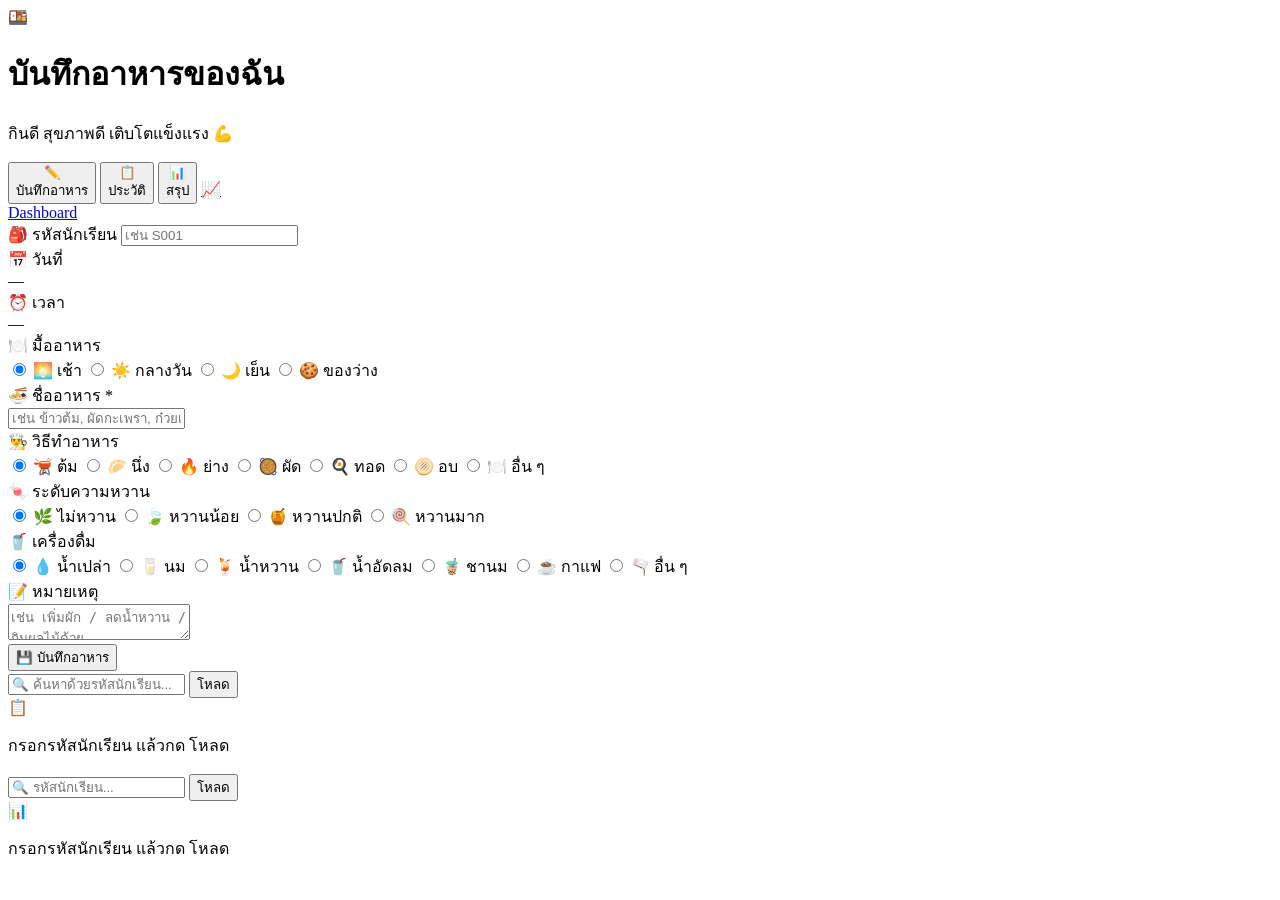
==== index.html @ bb6e7ab0 "Add files via upload" ====
<!DOCTYPE html>
<html lang="th">
  <head>
    <meta charset="UTF-8" />
    <meta name="viewport" content="width=device-width, initial-scale=1.0" />
    <title>บันทึกอาหาร | Student Healthy Food Tracker</title>
    <link
      href="https://fonts.googleapis.com/css2?family=Sarabun:wght@400;500;600;700&family=Noto+Sans+Thai:wght@400;500;700&display=swap"
      rel="stylesheet"
    />
    <link rel="stylesheet" href="css/style.css" />
  </head>

  <body>
    <div class="header">
      <span class="header-emoji">🍱</span>
      <h1>บันทึกอาหารของฉัน</h1>
      <p>กินดี สุขภาพดี เติบโตแข็งแรง 💪</p>
    </div>

    <div class="nav">
      <button class="active" onclick="showPage('log')">
        ✏️<br />
        บันทึกอาหาร
      </button>
      <button onclick="showPage('history')">
        📋<br />
        ประวัติ
      </button>
      <button onclick="showPage('summary')">
        📊<br />
        สรุป
      </button>
      <a href="dashboard.html">
        📈<br />
        Dashboard
      </a>
    </div>

    <div class="content">
      <div class="page active" id="page-log">
        <div class="id-bar">
          <label>🎒 รหัสนักเรียน</label>
          <input type="text" id="studentId" placeholder="เช่น S001" maxlength="20" />
        </div>

        <div class="dt-row">
          <div class="dt-box">
            <div class="dt-lbl">📅 วันที่</div>
            <div class="dt-val" id="displayDate">—</div>
          </div>
          <div class="dt-box">
            <div class="dt-lbl">⏰ เวลา</div>
            <div class="dt-val" id="displayTime">—</div>
          </div>
        </div>

        <div class="form-group">
          <div class="form-label">🍽️ มื้ออาหาร</div>
          <div class="chip-group">
            <label class="chip-label meal-chip">
              <input type="radio" name="mealType" value="เช้า" checked />
              <span class="chip">🌅 เช้า</span>
            </label>
            <label class="chip-label meal-chip">
              <input type="radio" name="mealType" value="กลางวัน" />
              <span class="chip">☀️ กลางวัน</span>
            </label>
            <label class="chip-label meal-chip">
              <input type="radio" name="mealType" value="เย็น" />
              <span class="chip">🌙 เย็น</span>
            </label>
            <label class="chip-label meal-chip">
              <input type="radio" name="mealType" value="ของว่าง" />
              <span class="chip">🍪 ของว่าง</span>
            </label>
          </div>
        </div>

        <div class="form-group">
          <div class="form-label">🍜 ชื่ออาหาร <span class="required-mark">*</span></div>
          <input
            type="text"
            class="text-input"
            id="foodName"
            placeholder="เช่น ข้าวต้ม, ผัดกะเพรา, ก๋วยเตี๋ยว..."
          />
        </div>

        <div class="form-group">
          <div class="form-label">👨‍🍳 วิธีทำอาหาร</div>
          <div class="chip-group">
            <label class="chip-label">
              <input type="radio" name="cookingType" value="ต้ม" checked />
              <span class="chip">🫕 ต้ม</span>
            </label>
            <label class="chip-label">
              <input type="radio" name="cookingType" value="นึ่ง" />
              <span class="chip">🥟 นึ่ง</span>
            </label>
            <label class="chip-label">
              <input type="radio" name="cookingType" value="ย่าง" />
              <span class="chip">🔥 ย่าง</span>
            </label>
            <label class="chip-label">
              <input type="radio" name="cookingType" value="ผัด" />
              <span class="chip">🥘 ผัด</span>
            </label>
            <label class="chip-label">
              <input type="radio" name="cookingType" value="ทอด" />
              <span class="chip">🍳 ทอด</span>
            </label>
            <label class="chip-label">
              <input type="radio" name="cookingType" value="อบ" />
              <span class="chip">🫓 อบ</span>
            </label>
            <label class="chip-label">
              <input type="radio" name="cookingType" value="อื่น ๆ" />
              <span class="chip">🍽️ อื่น ๆ</span>
            </label>
          </div>
        </div>

        <div class="form-group">
          <div class="form-label">🍬 ระดับความหวาน</div>
          <div class="chip-group">
            <label class="chip-label sweet-chip">
              <input type="radio" name="sweetnessLevel" value="ไม่หวาน" checked />
              <span class="chip">🌿 ไม่หวาน</span>
            </label>
            <label class="chip-label sweet-chip">
              <input type="radio" name="sweetnessLevel" value="หวานน้อย" />
              <span class="chip">🍃 หวานน้อย</span>
            </label>
            <label class="chip-label sweet-chip">
              <input type="radio" name="sweetnessLevel" value="หวานปกติ" />
              <span class="chip">🍯 หวานปกติ</span>
            </label>
            <label class="chip-label sweet-chip">
              <input type="radio" name="sweetnessLevel" value="หวานมาก" />
              <span class="chip">🍭 หวานมาก</span>
            </label>
          </div>
        </div>

        <div class="form-group">
          <div class="form-label">🥤 เครื่องดื่ม</div>
          <div class="chip-group">
            <label class="chip-label drink-chip">
              <input type="radio" name="drinkType" value="น้ำเปล่า" checked />
              <span class="chip">💧 น้ำเปล่า</span>
            </label>
            <label class="chip-label drink-chip">
              <input type="radio" name="drinkType" value="นม" />
              <span class="chip">🥛 นม</span>
            </label>
            <label class="chip-label drink-chip">
              <input type="radio" name="drinkType" value="น้ำหวาน" />
              <span class="chip">🍹 น้ำหวาน</span>
            </label>
            <label class="chip-label drink-chip">
              <input type="radio" name="drinkType" value="น้ำอัดลม" />
              <span class="chip">🥤 น้ำอัดลม</span>
            </label>
            <label class="chip-label drink-chip">
              <input type="radio" name="drinkType" value="ชานม" />
              <span class="chip">🧋 ชานม</span>
            </label>
            <label class="chip-label drink-chip">
              <input type="radio" name="drinkType" value="กาแฟ" />
              <span class="chip">☕ กาแฟ</span>
            </label>
            <label class="chip-label drink-chip">
              <input type="radio" name="drinkType" value="อื่น ๆ" />
              <span class="chip">🫗 อื่น ๆ</span>
            </label>
          </div>
        </div>

        <div class="form-group">
          <div class="form-label">📝 หมายเหตุ</div>
          <textarea
            class="text-input"
            id="note"
            placeholder="เช่น เพิ่มผัก / ลดน้ำหวาน / กินผลไม้ด้วย..."
          ></textarea>
        </div>

        <button class="btn-save" onclick="saveFoodLog()">💾 บันทึกอาหาร</button>
      </div>

      <div class="page" id="page-history">
        <div class="filter-row">
          <input type="text" id="filterStudentId" placeholder="🔍 ค้นหาด้วยรหัสนักเรียน..." />
          <button class="btn-load" onclick="loadHistory()">โหลด</button>
        </div>
        <div id="historyList">
          <div class="empty-state">
            <div class="es-emoji">📋</div>
            <p>กรอกรหัสนักเรียน แล้วกด โหลด</p>
          </div>
        </div>
      </div>

      <div class="page" id="page-summary">
        <div class="filter-row">
          <input type="text" id="summaryStudentId" placeholder="🔍 รหัสนักเรียน..." />
          <button class="btn-load" onclick="loadSummary()">โหลด</button>
        </div>
        <div id="summaryContent">
          <div class="empty-state">
            <div class="es-emoji">📊</div>
            <p>กรอกรหัสนักเรียน แล้วกด โหลด</p>
          </div>
        </div>
      </div>
    </div>

    <div class="toast" id="toast"></div>

    <script src="js/google-api.js"></script>
    <script src="js/app.js"></script>
  </body>
</html>
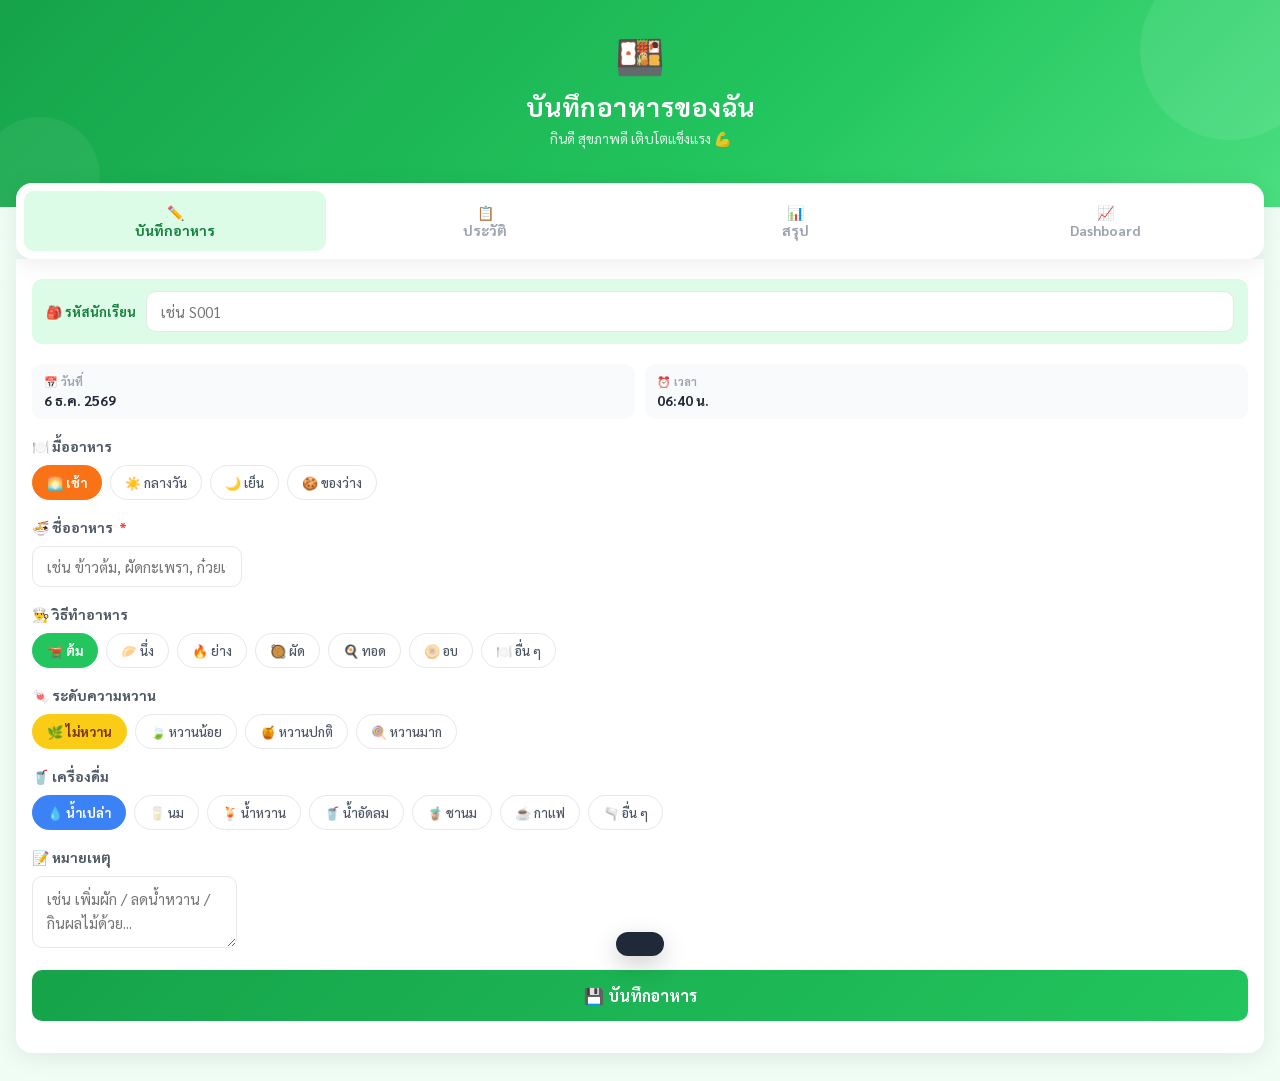
==== commit e94be3b1: "Add files via upload" ====
--- a/index.html
+++ b/index.html
@@ -8,7 +8,7 @@
       href="https://fonts.googleapis.com/css2?family=Sarabun:wght@400;500;600;700&family=Noto+Sans+Thai:wght@400;500;700&display=swap"
       rel="stylesheet"
     />
-    <link rel="stylesheet" href="css/style.css" />
+    <link rel="stylesheet" href="style.css" />
   </head>
 
   <body>
@@ -218,7 +218,7 @@
 
     <div class="toast" id="toast"></div>
 
-    <script src="js/google-api.js"></script>
-    <script src="js/app.js"></script>
+    <script src="google-api.js"></script>
+    <script src="app.js"></script>
   </body>
 </html>
--- a/style.css
+++ b/style.css
@@ -0,0 +1,690 @@
+:root {
+  --green: #22c55e;
+  --green-light: #dcfce7;
+  --green-dark: #15803d;
+  --orange: #f97316;
+  --orange-light: #fff7ed;
+  --blue: #3b82f6;
+  --blue-light: #eff6ff;
+  --yellow: #facc15;
+  --yellow-light: #fefce8;
+  --pink: #ec4899;
+  --pink-light: #fdf2f8;
+  --red: #ef4444;
+  --red-light: #fef2f2;
+  --gray-50: #f9fafb;
+  --gray-100: #f3f4f6;
+  --gray-200: #e5e7eb;
+  --gray-400: #9ca3af;
+  --gray-600: #4b5563;
+  --gray-800: #1f2937;
+  --radius: 16px;
+  --radius-sm: 10px;
+  --shadow: 0 4px 24px rgba(0, 0, 0, 0.08);
+}
+
+* {
+  box-sizing: border-box;
+  margin: 0;
+  padding: 0;
+}
+
+body {
+  min-height: 100vh;
+  background: #f0fdf4;
+  color: var(--gray-800);
+  font-family: 'Sarabun', sans-serif;
+}
+
+.header {
+  position: relative;
+  overflow: hidden;
+  padding: 28px 20px 60px;
+  background: linear-gradient(135deg, #16a34a 0%, #22c55e 60%, #4ade80 100%);
+  text-align: center;
+}
+
+.header::before {
+  content: '';
+  position: absolute;
+  top: -40px;
+  right: -40px;
+  width: 180px;
+  height: 180px;
+  border-radius: 50%;
+  background: rgba(255, 255, 255, 0.08);
+}
+
+.header::after {
+  content: '';
+  position: absolute;
+  bottom: -30px;
+  left: -20px;
+  width: 120px;
+  height: 120px;
+  border-radius: 50%;
+  background: rgba(255, 255, 255, 0.06);
+}
+
+.header h1 {
+  position: relative;
+  z-index: 1;
+  color: #fff;
+  font-size: 26px;
+  font-weight: 700;
+  letter-spacing: 0.5px;
+}
+
+.header p {
+  position: relative;
+  z-index: 1;
+  margin-top: 6px;
+  color: rgba(255, 255, 255, 0.85);
+  font-size: 14px;
+}
+
+.header-emoji {
+  display: block;
+  margin-bottom: 8px;
+  font-size: 40px;
+}
+
+.nav {
+  position: relative;
+  z-index: 2;
+  display: flex;
+  gap: 8px;
+  margin: -24px 16px 0;
+  padding: 8px;
+  border-radius: var(--radius);
+  background: #fff;
+  box-shadow: var(--shadow);
+}
+
+.nav a,
+.nav button {
+  flex: 1;
+  padding: 12px 8px;
+  border: none;
+  border-radius: 10px;
+  background: #fff;
+  color: var(--gray-400);
+  cursor: pointer;
+  font-family: 'Sarabun';
+  font-size: 14px;
+  font-weight: 700;
+  text-align: center;
+  text-decoration: none;
+}
+
+.nav a.active,
+.nav button.active {
+  background: var(--green-light);
+  color: var(--green-dark);
+}
+
+.content,
+.shell {
+  min-height: 400px;
+  margin: 0 16px 28px;
+  padding: 20px 16px 32px;
+  border-radius: 0 0 var(--radius) var(--radius);
+  background: #fff;
+  box-shadow: var(--shadow);
+}
+
+.shell {
+  position: relative;
+  max-width: 980px;
+  margin: -38px auto 28px;
+  border-radius: var(--radius);
+}
+
+.page {
+  display: none;
+}
+
+.page.active {
+  display: block;
+}
+
+.id-bar {
+  display: flex;
+  align-items: center;
+  gap: 10px;
+  margin-bottom: 20px;
+  padding: 12px 14px;
+  border-radius: var(--radius-sm);
+  background: var(--green-light);
+}
+
+.id-bar label {
+  color: var(--green-dark);
+  font-size: 13px;
+  font-weight: 700;
+  white-space: nowrap;
+}
+
+.id-bar input,
+.text-input,
+.filter-row input {
+  flex: 1;
+  padding: 10px 14px;
+  border: 1.5px solid var(--gray-200);
+  border-radius: var(--radius-sm);
+  outline: none;
+  background: #fff;
+  color: var(--gray-800);
+  font-family: 'Sarabun';
+  font-size: 15px;
+}
+
+.id-bar input:focus,
+.text-input:focus,
+.filter-row input:focus {
+  border-color: var(--green);
+  box-shadow: 0 0 0 3px rgba(34, 197, 94, 0.12);
+}
+
+.form-group {
+  margin-bottom: 18px;
+}
+
+.form-label,
+.sec-title {
+  display: flex;
+  align-items: center;
+  gap: 6px;
+  margin-bottom: 10px;
+  color: var(--gray-600);
+  font-size: 14px;
+  font-weight: 700;
+}
+
+.required-mark {
+  color: var(--red);
+}
+
+.chip-group {
+  display: flex;
+  flex-wrap: wrap;
+  gap: 8px;
+}
+
+.summary-chip-row {
+  margin-bottom: 18px;
+}
+
+.chip-label {
+  cursor: pointer;
+}
+
+.chip-label input {
+  display: none;
+}
+
+.chip {
+  display: inline-flex;
+  align-items: center;
+  gap: 5px;
+  padding: 8px 14px;
+  border: 1.5px solid var(--gray-200);
+  border-radius: 99px;
+  background: #fff;
+  color: var(--gray-600);
+  font-size: 13px;
+  font-weight: 500;
+  transition: all 0.15s;
+  user-select: none;
+}
+
+.chip:hover {
+  border-color: var(--green);
+  color: var(--green-dark);
+}
+
+.chip-label input:checked + .chip {
+  border-color: var(--green);
+  background: var(--green);
+  color: #fff;
+  font-weight: 700;
+}
+
+.meal-chip input:checked + .chip {
+  border-color: var(--orange);
+  background: var(--orange);
+}
+
+.drink-chip input:checked + .chip {
+  border-color: var(--blue);
+  background: var(--blue);
+}
+
+.sweet-chip input:checked + .chip {
+  border-color: var(--yellow);
+  background: var(--yellow);
+  color: #78350f;
+}
+
+.dt-row {
+  display: grid;
+  grid-template-columns: 1fr 1fr;
+  gap: 10px;
+  margin-bottom: 18px;
+}
+
+.dt-box {
+  padding: 10px 12px;
+  border-radius: var(--radius-sm);
+  background: var(--gray-50);
+}
+
+.dt-lbl {
+  color: var(--gray-400);
+  font-size: 11px;
+  font-weight: 700;
+  text-transform: uppercase;
+}
+
+.dt-val {
+  margin-top: 2px;
+  color: var(--gray-800);
+  font-size: 14px;
+  font-weight: 700;
+}
+
+textarea.text-input {
+  min-height: 72px;
+  line-height: 1.6;
+  resize: vertical;
+}
+
+.btn-save,
+.btn-load,
+.btn-green,
+.btn-light {
+  display: inline-flex;
+  align-items: center;
+  justify-content: center;
+  gap: 6px;
+  padding: 12px 18px;
+  border: none;
+  border-radius: var(--radius-sm);
+  cursor: pointer;
+  font-family: 'Sarabun';
+  font-size: 14px;
+  font-weight: 700;
+  text-decoration: none;
+}
+
+.btn-save {
+  width: 100%;
+  padding: 15px;
+  background: linear-gradient(135deg, #16a34a, #22c55e);
+  color: #fff;
+  font-size: 16px;
+}
+
+.btn-load,
+.btn-green {
+  background: var(--green);
+  color: #fff;
+}
+
+.btn-load:hover,
+.btn-green:hover {
+  background: var(--green-dark);
+}
+
+.btn-light {
+  background: var(--green-light);
+  color: var(--green-dark);
+}
+
+.filter-row {
+  display: flex;
+  gap: 8px;
+  margin-bottom: 16px;
+}
+
+.toast {
+  position: fixed;
+  bottom: 24px;
+  left: 50%;
+  z-index: 100;
+  padding: 12px 24px;
+  border-radius: 99px;
+  background: #1f2937;
+  box-shadow: 0 8px 24px rgba(0, 0, 0, 0.2);
+  color: #fff;
+  font-size: 14px;
+  font-weight: 500;
+  transform: translateX(-50%) translateY(80px);
+  transition: transform 0.3s;
+  white-space: nowrap;
+}
+
+.toast.show {
+  transform: translateX(-50%) translateY(0);
+}
+
+.record-list {
+  display: flex;
+  flex-direction: column;
+  gap: 10px;
+}
+
+.record-card,
+.record {
+  position: relative;
+  padding: 14px;
+  border: 1.5px solid var(--gray-100);
+  border-radius: var(--radius-sm);
+  background: #fff;
+}
+
+.record-card:hover {
+  border-color: var(--green);
+  background: var(--green-light);
+}
+
+.rc-top,
+.record-top {
+  display: flex;
+  align-items: flex-start;
+  justify-content: space-between;
+  gap: 10px;
+  margin-bottom: 8px;
+}
+
+.rc-food,
+.food {
+  color: var(--gray-800);
+  font-size: 15px;
+  font-weight: 700;
+}
+
+.rc-meal,
+.badge.meal {
+  padding: 3px 10px;
+  border-radius: 99px;
+  background: var(--orange-light);
+  color: var(--orange);
+  font-size: 12px;
+  font-weight: 700;
+}
+
+.rc-meta,
+.meta {
+  display: flex;
+  flex-wrap: wrap;
+  gap: 6px;
+  margin-bottom: 6px;
+}
+
+.rc-badge,
+.badge {
+  padding: 3px 9px;
+  border-radius: 99px;
+  font-size: 11px;
+  font-weight: 600;
+}
+
+.rc-cook {
+  background: var(--gray-100);
+  color: var(--gray-600);
+}
+
+.rc-drink,
+.blue {
+  background: var(--blue-light);
+  color: var(--blue);
+}
+
+.rc-sweet-none,
+.rc-sweet-low,
+.green {
+  background: var(--green-light);
+  color: var(--green-dark);
+}
+
+.rc-sweet-med,
+.yellow {
+  background: var(--yellow-light);
+  color: #854d0e;
+}
+
+.rc-sweet-high,
+.red {
+  background: var(--red-light);
+  color: var(--red);
+}
+
+.rc-dt,
+.date {
+  margin-top: 7px;
+  color: var(--gray-400);
+  font-size: 11px;
+}
+
+.rc-note {
+  margin-top: 6px;
+  padding-top: 6px;
+  border-top: 1px solid var(--gray-100);
+  color: var(--gray-600);
+  font-size: 12px;
+}
+
+.rc-del {
+  position: absolute;
+  top: 10px;
+  right: 10px;
+  padding: 2px 6px;
+  border: none;
+  border-radius: 6px;
+  background: none;
+  color: var(--gray-400);
+  cursor: pointer;
+  font-size: 18px;
+}
+
+.rc-del:hover {
+  background: #fef2f2;
+  color: var(--red);
+}
+
+.empty,
+.empty-state {
+  padding: 40px 20px;
+  color: var(--gray-400);
+  text-align: center;
+}
+
+.empty div,
+.empty-state .es-emoji {
+  margin-bottom: 12px;
+  font-size: 48px;
+}
+
+.stats-grid {
+  display: grid;
+  grid-template-columns: repeat(4, 1fr);
+  gap: 12px;
+  margin-bottom: 16px;
+}
+
+.summary-stats-grid {
+  grid-template-columns: repeat(2, 1fr);
+}
+
+.stat-box {
+  padding: 16px;
+  border: 1px solid var(--gray-100);
+  border-radius: var(--radius-sm);
+  background: var(--gray-50);
+  text-align: center;
+}
+
+.stat-num {
+  color: var(--green-dark);
+  font-size: 28px;
+  font-weight: 700;
+  line-height: 1;
+}
+
+.stat-lbl {
+  margin-top: 6px;
+  color: var(--gray-600);
+  font-size: 12px;
+}
+
+.stat-note {
+  margin-top: 2px;
+  color: var(--gray-400);
+  font-size: 11px;
+}
+
+.grid {
+  display: grid;
+  grid-template-columns: 1.2fr 0.8fr;
+  gap: 14px;
+}
+
+.card {
+  padding: 16px;
+  border: 1px solid var(--gray-100);
+  border-radius: var(--radius-sm);
+  background: #fff;
+}
+
+.bar-list {
+  display: flex;
+  flex-direction: column;
+  gap: 10px;
+}
+
+.bar-row {
+  display: grid;
+  grid-template-columns: 92px 1fr 38px;
+  align-items: center;
+  gap: 8px;
+  font-size: 13px;
+}
+
+.bar-label {
+  overflow: hidden;
+  color: var(--gray-600);
+  text-overflow: ellipsis;
+  white-space: nowrap;
+}
+
+.bar-track {
+  height: 10px;
+  overflow: hidden;
+  border-radius: 99px;
+  background: var(--gray-100);
+}
+
+.bar-fill {
+  height: 100%;
+  border-radius: 99px;
+  background: linear-gradient(90deg, #22c55e, #86efac);
+}
+
+.bar-val {
+  color: var(--gray-600);
+  font-weight: 700;
+  text-align: right;
+}
+
+.health-box {
+  padding: 16px;
+  border: 1px solid var(--green-light);
+  border-radius: var(--radius-sm);
+  background: linear-gradient(135deg, #ecfdf5, #fff);
+  text-align: center;
+}
+
+.score-big {
+  color: var(--green-dark);
+  font-size: 54px;
+  font-weight: 700;
+  line-height: 1;
+}
+
+.stars {
+  margin: 8px 0;
+  font-size: 22px;
+  letter-spacing: 2px;
+}
+
+.advice {
+  color: var(--gray-600);
+  font-size: 13px;
+  line-height: 1.6;
+}
+
+.dashboard-record-list {
+  display: flex;
+  flex-direction: column;
+  gap: 10px;
+  max-height: 360px;
+  overflow: auto;
+}
+
+.footer-note {
+  margin-top: 14px;
+  color: var(--gray-400);
+  font-size: 12px;
+  text-align: center;
+}
+
+.topbar {
+  display: flex;
+  align-items: center;
+  justify-content: space-between;
+  flex-wrap: wrap;
+  gap: 10px;
+  margin-bottom: 16px;
+}
+
+.topbar .filter-row {
+  flex: 1;
+  min-width: 260px;
+  margin-bottom: 0;
+}
+
+@media (max-width: 760px) {
+  .stats-grid {
+    grid-template-columns: repeat(2, 1fr);
+  }
+
+  .grid {
+    grid-template-columns: 1fr;
+  }
+
+  .topbar {
+    align-items: stretch;
+  }
+
+  .topbar .filter-row,
+  .filter-row {
+    min-width: 100%;
+    flex-direction: column;
+  }
+
+  .btn-load,
+  .btn-green,
+  .btn-light {
+    width: 100%;
+  }
+
+  .id-bar {
+    flex-direction: column;
+    align-items: stretch;
+  }
+
+  .dt-row {
+    grid-template-columns: 1fr;
+  }
+}
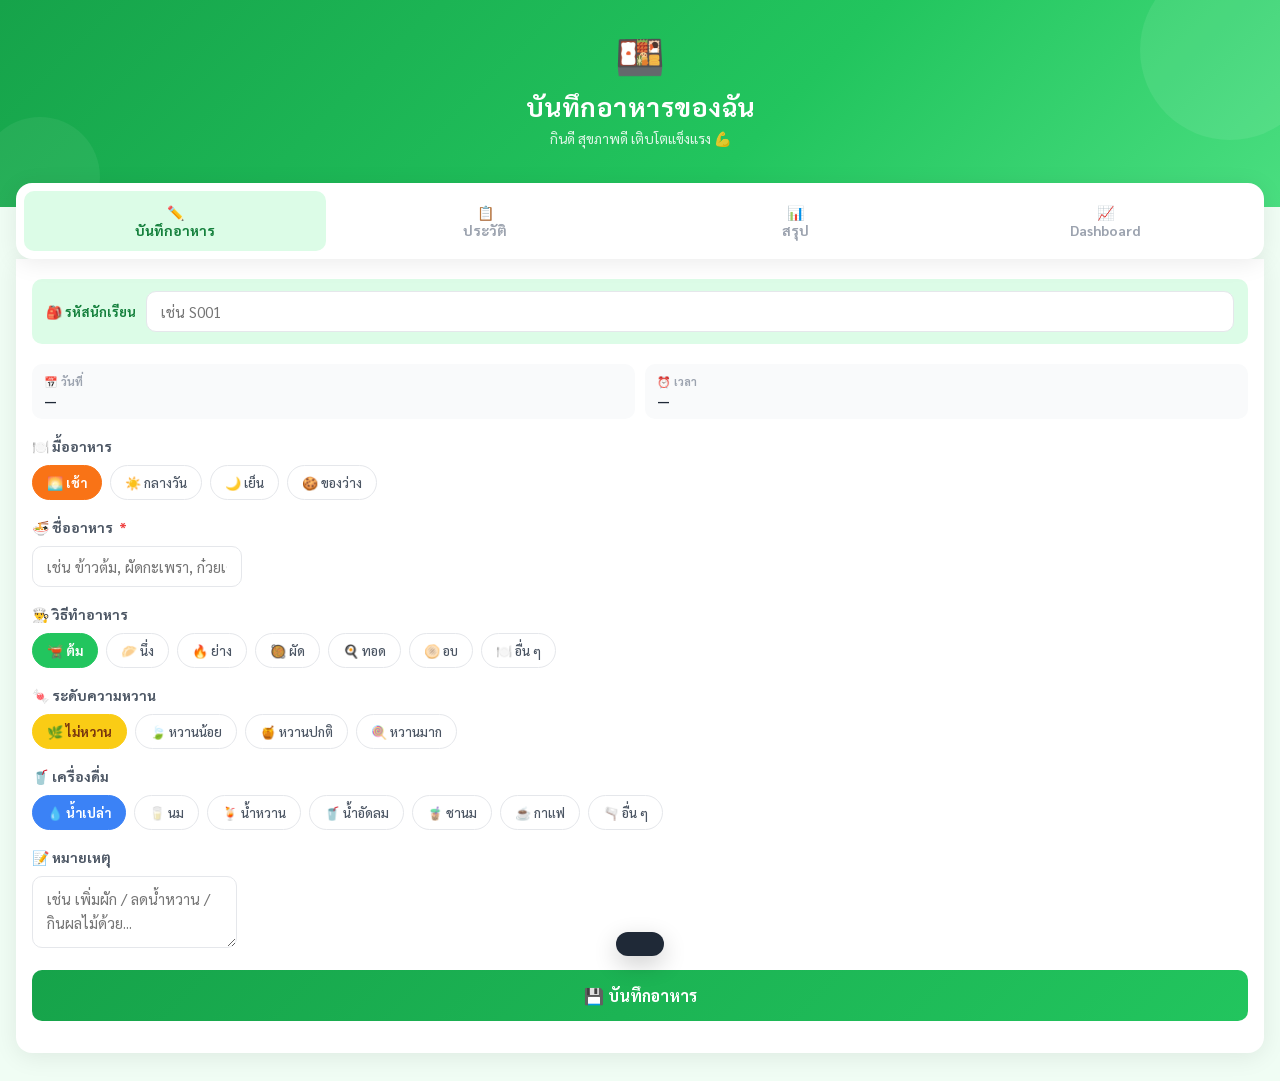
==== commit c4f9260e: "Update index.html" ====
--- a/index.html
+++ b/index.html
@@ -217,8 +217,6 @@
     </div>
 
     <div class="toast" id="toast"></div>
-
-    <script src="google-api.js"></script>
     <script src="app.js"></script>
   </body>
 </html>
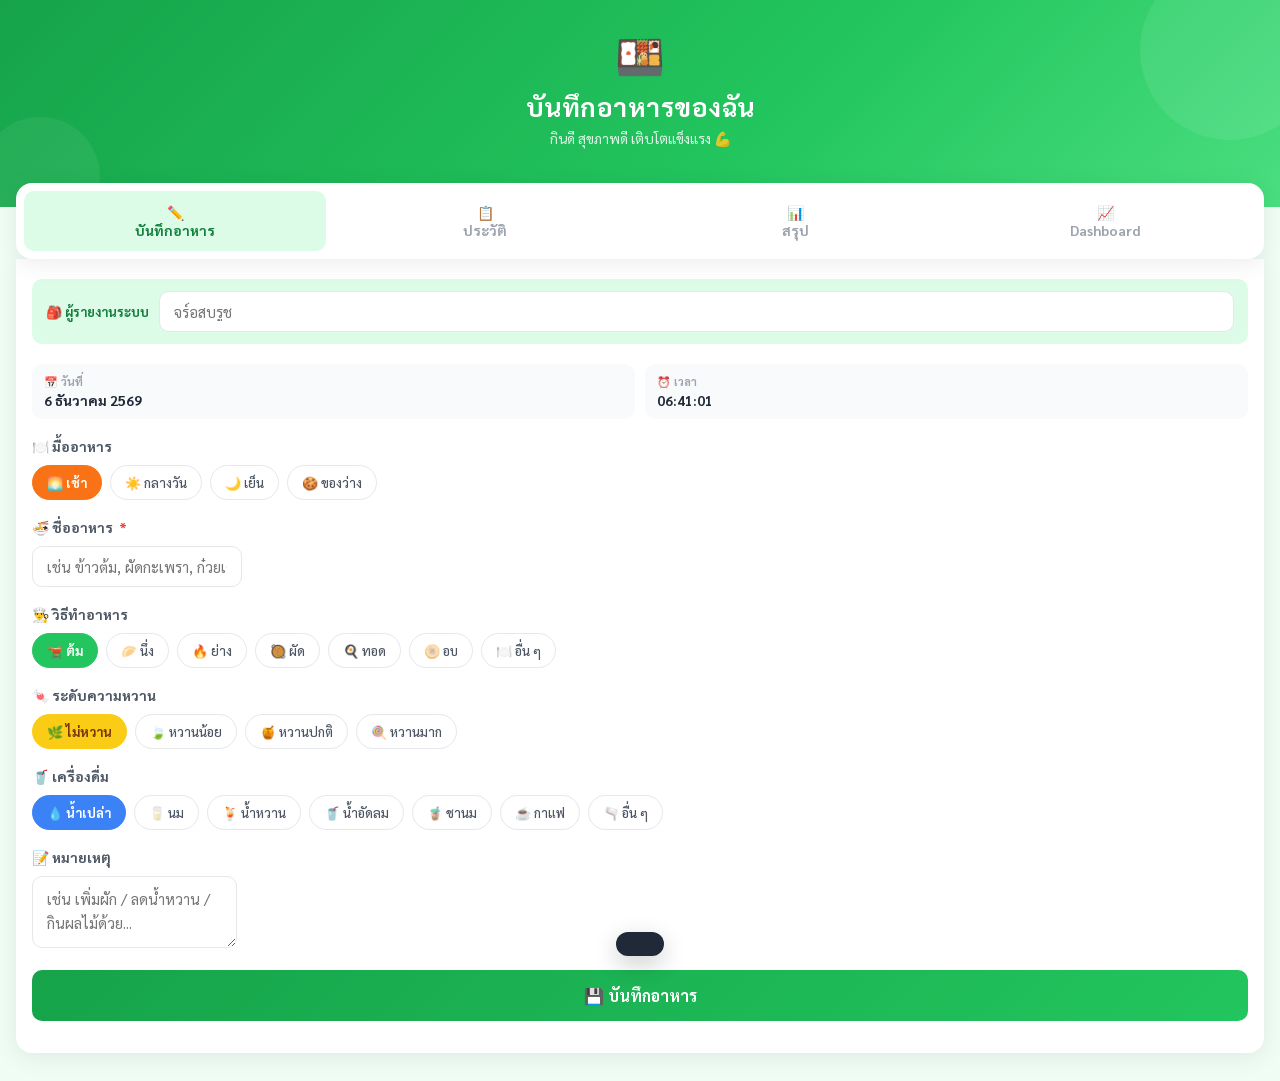
==== commit c5a877e7: "Add files via upload" ====
--- a/index.html
+++ b/index.html
@@ -19,15 +19,15 @@
     </div>
 
     <div class="nav">
-      <button class="active" onclick="showPage('log')">
+      <button type="button" class="active" onclick="showPage('log')">
         ✏️<br />
         บันทึกอาหาร
       </button>
-      <button onclick="showPage('history')">
+      <button type="button" onclick="showPage('history')">
         📋<br />
         ประวัติ
       </button>
-      <button onclick="showPage('summary')">
+      <button type="button" onclick="showPage('summary')">
         📊<br />
         สรุป
       </button>
@@ -40,8 +40,15 @@
     <div class="content">
       <div class="page active" id="page-log">
         <div class="id-bar">
-          <label>🎒 รหัสนักเรียน</label>
-          <input type="text" id="studentId" placeholder="เช่น S001" maxlength="20" />
+          <label>🎒 ผู้รายงานระบบ</label>
+          <input
+            type="text"
+            id="studentId"
+            placeholder="จร์อสบรูช"
+            maxlength="20"
+            autocomplete="off"
+            required
+          />
         </div>
 
         <div class="dt-row">
@@ -84,6 +91,9 @@
             class="text-input"
             id="foodName"
             placeholder="เช่น ข้าวต้ม, ผัดกะเพรา, ก๋วยเตี๋ยว..."
+            maxlength="120"
+            autocomplete="off"
+            required
           />
         </div>
 
@@ -183,16 +193,27 @@
             class="text-input"
             id="note"
             placeholder="เช่น เพิ่มผัก / ลดน้ำหวาน / กินผลไม้ด้วย..."
+            maxlength="500"
           ></textarea>
         </div>
 
-        <button class="btn-save" onclick="saveFoodLog()">💾 บันทึกอาหาร</button>
+        <button type="button" class="btn-save" id="saveButton" onclick="saveFoodLog()">
+          💾 บันทึกอาหาร
+        </button>
       </div>
 
       <div class="page" id="page-history">
         <div class="filter-row">
-          <input type="text" id="filterStudentId" placeholder="🔍 ค้นหาด้วยรหัสนักเรียน..." />
-          <button class="btn-load" onclick="loadHistory()">โหลด</button>
+          <input
+            type="text"
+            id="filterStudentId"
+            placeholder="🔍 ค้นหาด้วยรหัสนักเรียน..."
+            maxlength="20"
+            autocomplete="off"
+          />
+          <button type="button" class="btn-load" id="historyButton" onclick="loadHistory()">
+            โหลด
+          </button>
         </div>
         <div id="historyList">
           <div class="empty-state">
@@ -204,8 +225,16 @@
 
       <div class="page" id="page-summary">
         <div class="filter-row">
-          <input type="text" id="summaryStudentId" placeholder="🔍 รหัสนักเรียน..." />
-          <button class="btn-load" onclick="loadSummary()">โหลด</button>
+          <input
+            type="text"
+            id="summaryStudentId"
+            placeholder="🔍 รหัสนักเรียน..."
+            maxlength="20"
+            autocomplete="off"
+          />
+          <button type="button" class="btn-load" id="summaryButton" onclick="loadSummary()">
+            โหลด
+          </button>
         </div>
         <div id="summaryContent">
           <div class="empty-state">
@@ -216,7 +245,7 @@
       </div>
     </div>
 
-    <div class="toast" id="toast"></div>
+    <div class="toast" id="toast" role="status" aria-live="polite"></div>
     <script src="app.js"></script>
   </body>
 </html>
--- a/style.css
+++ b/style.css
@@ -368,6 +368,86 @@
   transform: translateX(-50%) translateY(0);
 }
 
+.toast.success {
+  background: var(--green-dark);
+}
+
+.toast.error {
+  background: var(--red);
+}
+
+.btn-save:disabled,
+.btn-load:disabled,
+.btn-green:disabled,
+.btn-light:disabled {
+  cursor: wait;
+  opacity: 0.7;
+}
+
+.history-card,
+.summary-card {
+  margin-bottom: 12px;
+  padding: 16px;
+  border: 1px solid var(--gray-100);
+  border-radius: var(--radius-sm);
+  background: #fff;
+  box-shadow: 0 8px 20px rgba(0, 0, 0, 0.06);
+}
+
+.history-food {
+  color: var(--gray-800);
+  font-size: 18px;
+  font-weight: 700;
+}
+
+.history-meta,
+.history-note {
+  margin-top: 6px;
+  color: var(--gray-600);
+  font-size: 14px;
+  line-height: 1.5;
+}
+
+.history-note {
+  margin-top: 8px;
+  padding-top: 8px;
+  border-top: 1px solid var(--gray-100);
+}
+
+.summary-card h2,
+.summary-card h3 {
+  margin-bottom: 10px;
+  color: var(--gray-800);
+}
+
+.summary-total {
+  color: var(--green-dark);
+  font-size: 18px;
+  font-weight: 700;
+}
+
+.summary-row {
+  display: flex;
+  justify-content: space-between;
+  gap: 12px;
+  padding: 8px 0;
+  border-bottom: 1px solid var(--gray-100);
+  color: var(--gray-600);
+}
+
+.summary-row:last-child {
+  border-bottom: none;
+}
+
+.summary-row strong {
+  color: var(--gray-800);
+  white-space: nowrap;
+}
+
+.error-state {
+  color: var(--red);
+}
+
 .record-list {
   display: flex;
   flex-direction: column;
